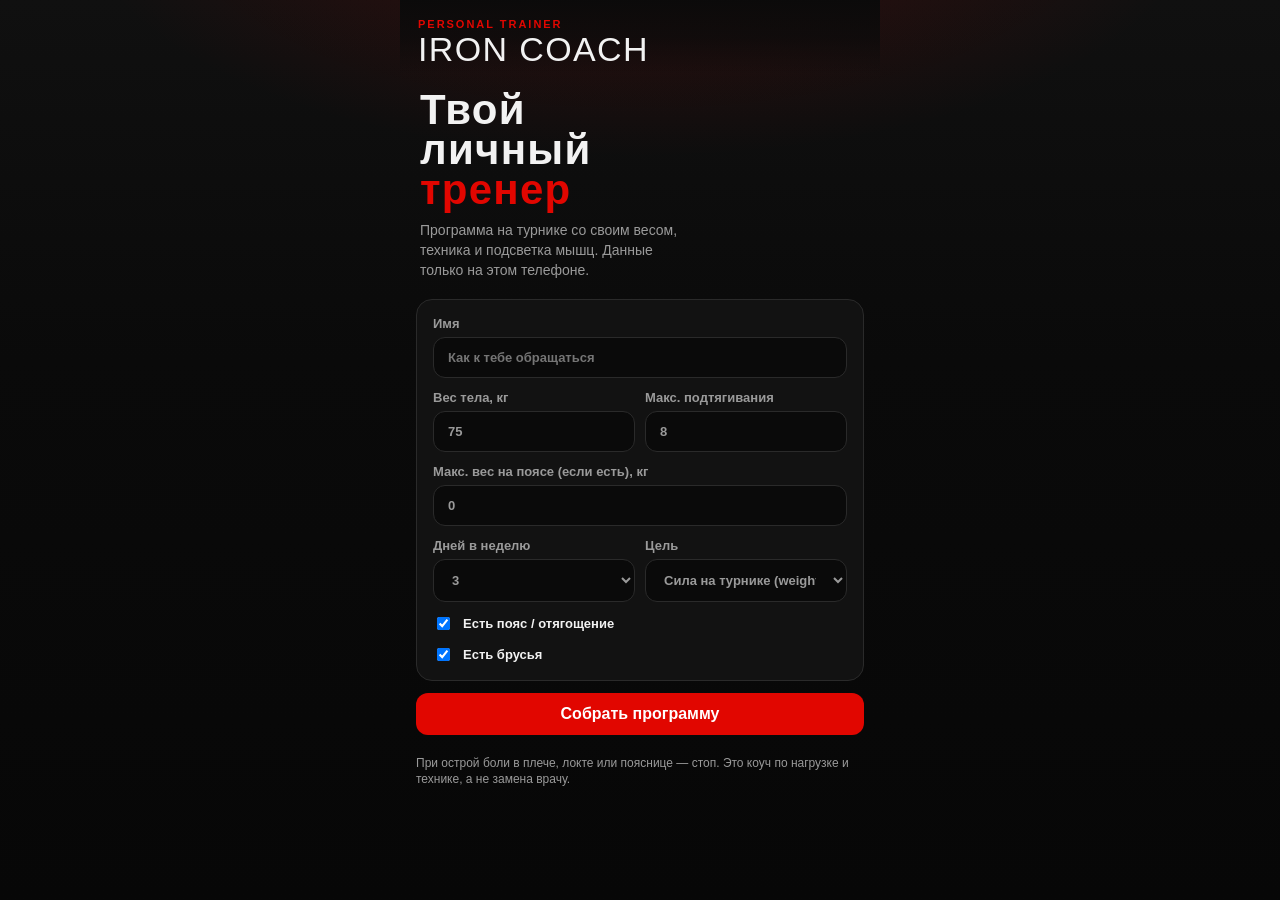
==== index.html @ d2ffea44 "Fix stuck loading screen and remove blocking Google Fonts" ====
<!doctype html>
<html lang="ru">
  <head>
    <meta charset="UTF-8" />
    <meta name="viewport" content="width=device-width, initial-scale=1.0, viewport-fit=cover" />
    <meta name="theme-color" content="#0a0a0a" />
    <meta name="apple-mobile-web-app-capable" content="yes" />
    <meta name="apple-mobile-web-app-status-bar-style" content="black-translucent" />
    <meta name="description" content="Личный фитнес-коуч: турник, свой вес, техника, мышцы" />
    <title>IRON COACH</title>
    <link rel="manifest" href="manifest.json" />
    <link rel="icon" href="icon.svg" type="image/svg+xml" />
    <link rel="apple-touch-icon" href="icon.svg" />
    <link rel="stylesheet" href="css/styles.css" />
  </head>
  <body>
    <div id="shell" class="shell">
      <header class="topbar">
        <div>
          <p class="eyebrow">PERSONAL TRAINER</p>
          <h1 id="top-title">IRON COACH</h1>
        </div>
        <button type="button" id="install-btn" class="btn ghost" hidden>Установить</button>
      </header>

      <main id="app" class="content" aria-live="polite"></main>

      <nav id="bottom-nav" class="bottom-nav" aria-label="Разделы" hidden>
        <button type="button" class="nav-btn active" data-tab="today">
          <span class="nav-ico" aria-hidden="true">◆</span><span>Сегодня</span>
        </button>
        <button type="button" class="nav-btn" data-tab="program">
          <span class="nav-ico" aria-hidden="true">☰</span><span>Программа</span>
        </button>
        <button type="button" class="nav-btn" data-tab="log">
          <span class="nav-ico" aria-hidden="true">≡</span><span>Журнал</span>
        </button>
        <button type="button" class="nav-btn" data-tab="profile">
          <span class="nav-ico" aria-hidden="true">◎</span><span>Профиль</span>
        </button>
      </nav>
    </div>

    <script src="js/exercises.js"></script>
    <script src="js/muscles.js"></script>
    <script src="js/coach.js"></script>
    <script src="js/storage.js"></script>
    <script src="js/app.js"></script>
  </body>
</html>
---- css/styles.css ----
:root {
  --bg: #0a0a0a;
  --bg-2: #121212;
  --bg-3: #1a1a1a;
  --line: #2a2a2a;
  --text: #f2f2f2;
  --muted: #9a9a9a;
  --red: #e10600;
  --red-dim: #8a0400;
  --red-soft: rgba(225, 6, 0, 0.14);
  --ok: #2ecc71;
  --warn: #f0b429;
  --radius: 16px;
  --safe-b: env(safe-area-inset-bottom, 0px);
  --nav-h: 68px;
  --font-display: "Arial Black", "Helvetica Neue", Impact, sans-serif;
  --font-body: "Segoe UI", "Helvetica Neue", Tahoma, sans-serif;
}

* {
  box-sizing: border-box;
}

/* display:grid/flex на .boot/.shell перебивают нативный [hidden] — без этого вечный «Загрузка…» */
[hidden] {
  display: none !important;
}

html,
body {
  margin: 0;
  min-height: 100%;
  background:
    radial-gradient(ellipse 80% 50% at 50% -10%, rgba(225, 6, 0, 0.18), transparent 55%),
    linear-gradient(180deg, #101010 0%, var(--bg) 40%, #070707 100%);
  color: var(--text);
  font-family: var(--font-body);
  -webkit-tap-highlight-color: transparent;
}

body {
  min-height: 100dvh;
}

button,
input,
select,
textarea {
  font: inherit;
  color: inherit;
}

.boot {
  min-height: 100dvh;
  display: grid;
  place-content: center;
  text-align: center;
  gap: 8px;
}

.boot-brand {
  margin: 0;
  font-family: var(--font-display);
  font-size: 48px;
  letter-spacing: 0.08em;
  color: var(--text);
}

.boot-sub {
  margin: 0;
  color: var(--muted);
  font-size: 14px;
}

.shell {
  max-width: 480px;
  margin: 0 auto;
  min-height: 100dvh;
  display: flex;
  flex-direction: column;
  position: relative;
}

.topbar {
  display: flex;
  align-items: flex-start;
  justify-content: space-between;
  gap: 12px;
  padding: 18px 18px 8px;
  position: sticky;
  top: 0;
  z-index: 5;
  background: linear-gradient(180deg, rgba(10, 10, 10, 0.96), rgba(10, 10, 10, 0.72), transparent);
}

.eyebrow {
  margin: 0;
  font-size: 11px;
  letter-spacing: 0.18em;
  color: var(--red);
  font-weight: 700;
}

.topbar h1 {
  margin: 2px 0 0;
  font-family: var(--font-display);
  font-size: 34px;
  letter-spacing: 0.04em;
  line-height: 1;
  font-weight: 400;
}

.content {
  flex: 1;
  padding: 8px 16px calc(var(--nav-h) + var(--safe-b) + 20px);
}

.bottom-nav {
  position: fixed;
  left: 50%;
  transform: translateX(-50%);
  bottom: 0;
  width: min(480px, 100%);
  display: grid;
  grid-template-columns: repeat(4, 1fr);
  gap: 4px;
  padding: 8px 8px calc(8px + var(--safe-b));
  background: rgba(10, 10, 10, 0.94);
  border-top: 1px solid var(--line);
  backdrop-filter: blur(10px);
}

.nav-btn {
  appearance: none;
  border: 0;
  background: transparent;
  color: var(--muted);
  display: grid;
  gap: 2px;
  justify-items: center;
  padding: 8px 4px;
  border-radius: 12px;
  cursor: pointer;
  font-size: 11px;
  font-weight: 600;
}

.nav-btn.active {
  color: var(--text);
  background: var(--red-soft);
}

.nav-btn.active .nav-ico {
  color: var(--red);
}

.nav-ico {
  font-size: 14px;
  line-height: 1;
}

.panel {
  background: var(--bg-2);
  border: 1px solid var(--line);
  border-radius: var(--radius);
  padding: 16px;
}

.panel + .panel {
  margin-top: 12px;
}

.hero-block {
  padding: 8px 4px 18px;
}

.hero-block h2 {
  margin: 0;
  font-family: var(--font-display);
  font-size: 42px;
  letter-spacing: 0.03em;
  line-height: 0.95;
}

.hero-block p {
  margin: 10px 0 0;
  color: var(--muted);
  font-size: 14px;
  line-height: 1.45;
  max-width: 34ch;
}

.stack {
  display: grid;
  gap: 12px;
}

.row {
  display: flex;
  gap: 10px;
  align-items: center;
}

.row.between {
  justify-content: space-between;
}

.wrap {
  flex-wrap: wrap;
}

.muted {
  color: var(--muted);
}

.small {
  font-size: 12px;
}

.tag {
  display: inline-flex;
  align-items: center;
  gap: 6px;
  padding: 4px 10px;
  border-radius: 999px;
  background: var(--bg-3);
  border: 1px solid var(--line);
  color: var(--muted);
  font-size: 12px;
  font-weight: 600;
}

.tag.red {
  color: #ffb4ae;
  background: var(--red-soft);
  border-color: rgba(225, 6, 0, 0.35);
}

.btn {
  appearance: none;
  border: 0;
  border-radius: 12px;
  padding: 12px 16px;
  background: var(--red);
  color: #fff;
  font-weight: 700;
  cursor: pointer;
  transition: transform 0.15s ease, filter 0.15s ease;
}

.btn:active {
  transform: scale(0.98);
}

.btn:hover {
  filter: brightness(1.08);
}

.btn.ghost {
  background: transparent;
  border: 1px solid var(--line);
  color: var(--text);
}

.btn.block {
  width: 100%;
}

.btn.secondary {
  background: var(--bg-3);
  border: 1px solid var(--line);
}

.btn:disabled {
  opacity: 0.45;
  cursor: not-allowed;
}

label.field {
  display: grid;
  gap: 6px;
  font-size: 13px;
  color: var(--muted);
  font-weight: 600;
}

.field input,
.field select,
.field textarea {
  width: 100%;
  border: 1px solid var(--line);
  background: var(--bg);
  border-radius: 12px;
  padding: 12px 14px;
  outline: none;
}

.field input:focus,
.field select:focus,
.field textarea:focus {
  border-color: var(--red);
}

.grid-2 {
  display: grid;
  grid-template-columns: 1fr 1fr;
  gap: 10px;
}

.ex-card {
  display: grid;
  grid-template-columns: 84px 1fr;
  gap: 12px;
  align-items: center;
  padding: 12px;
  border-radius: 14px;
  background: var(--bg);
  border: 1px solid var(--line);
  cursor: pointer;
  text-align: left;
  width: 100%;
  color: inherit;
}

.ex-card:hover {
  border-color: rgba(225, 6, 0, 0.45);
}

.ex-thumb {
  width: 84px;
  height: 84px;
  border-radius: 12px;
  background: #0d0d0d;
  border: 1px solid var(--line);
  overflow: hidden;
  display: grid;
  place-items: center;
}

.ex-thumb svg {
  width: 100%;
  height: 100%;
}

.ex-meta h3 {
  margin: 0;
  font-size: 16px;
  font-weight: 700;
}

.ex-meta p {
  margin: 4px 0 0;
  color: var(--muted);
  font-size: 12px;
  line-height: 1.35;
}

.prescription {
  display: grid;
  grid-template-columns: repeat(3, 1fr);
  gap: 8px;
  margin-top: 10px;
}

.stat-box {
  background: var(--bg-3);
  border: 1px solid var(--line);
  border-radius: 12px;
  padding: 10px;
  text-align: center;
}

.stat-box strong {
  display: block;
  font-family: var(--font-display);
  font-size: 28px;
  letter-spacing: 0.02em;
  color: var(--text);
  line-height: 1;
}

.stat-box span {
  display: block;
  margin-top: 4px;
  color: var(--muted);
  font-size: 11px;
  font-weight: 600;
  letter-spacing: 0.04em;
  text-transform: uppercase;
}

.coach-tip {
  margin-top: 12px;
  padding: 12px 14px;
  border-left: 3px solid var(--red);
  background: var(--red-soft);
  border-radius: 0 12px 12px 0;
  font-size: 14px;
  line-height: 1.45;
}

.coach-tip strong {
  color: #ffb4ae;
}

.steps {
  margin: 0;
  padding-left: 18px;
  display: grid;
  gap: 8px;
  color: var(--text);
  font-size: 14px;
  line-height: 1.4;
}

.steps li::marker {
  color: var(--red);
}

.muscle-wrap {
  display: grid;
  place-items: center;
  padding: 8px;
  background: #080808;
  border-radius: 14px;
  border: 1px solid var(--line);
}

.muscle-wrap svg {
  width: min(100%, 280px);
  height: auto;
}

.legend {
  display: flex;
  gap: 14px;
  justify-content: center;
  margin-top: 8px;
  font-size: 12px;
  color: var(--muted);
}

.dot {
  width: 10px;
  height: 10px;
  border-radius: 50%;
  display: inline-block;
  margin-right: 6px;
  vertical-align: -1px;
}

.dot.primary {
  background: var(--red);
}

.dot.secondary {
  background: #6b2b28;
}

.set-row {
  display: grid;
  grid-template-columns: 36px 1fr 1fr 1fr auto;
  gap: 6px;
  align-items: center;
}

.set-row input {
  width: 100%;
  border: 1px solid var(--line);
  background: var(--bg);
  border-radius: 10px;
  padding: 10px 8px;
  text-align: center;
}

.set-idx {
  font-family: var(--font-display);
  font-size: 22px;
  color: var(--muted);
  text-align: center;
}

.log-item {
  padding: 12px 0;
  border-bottom: 1px solid var(--line);
}

.log-item:last-child {
  border-bottom: 0;
  padding-bottom: 0;
}

.day-chip {
  appearance: none;
  border: 1px solid var(--line);
  background: var(--bg);
  color: var(--muted);
  border-radius: 999px;
  padding: 8px 12px;
  font-size: 12px;
  font-weight: 700;
  cursor: pointer;
}

.day-chip.active {
  background: var(--red);
  border-color: var(--red);
  color: #fff;
}

.progress-bar {
  height: 6px;
  border-radius: 999px;
  background: var(--bg-3);
  overflow: hidden;
}

.progress-bar > i {
  display: block;
  height: 100%;
  background: linear-gradient(90deg, var(--red-dim), var(--red));
  width: 0%;
}

.danger-note {
  font-size: 12px;
  color: var(--muted);
  line-height: 1.4;
  margin-top: 8px;
}

.hidden {
  display: none !important;
}

@keyframes rise {
  from {
    opacity: 0;
    transform: translateY(10px);
  }
  to {
    opacity: 1;
    transform: translateY(0);
  }
}

.anim-in {
  animation: rise 0.35s ease both;
}

@keyframes pulse-red {
  0%,
  100% {
    box-shadow: 0 0 0 0 rgba(225, 6, 0, 0.35);
  }
  50% {
    box-shadow: 0 0 0 8px rgba(225, 6, 0, 0);
  }
}

.btn.pulse {
  animation: pulse-red 2s ease infinite;
}
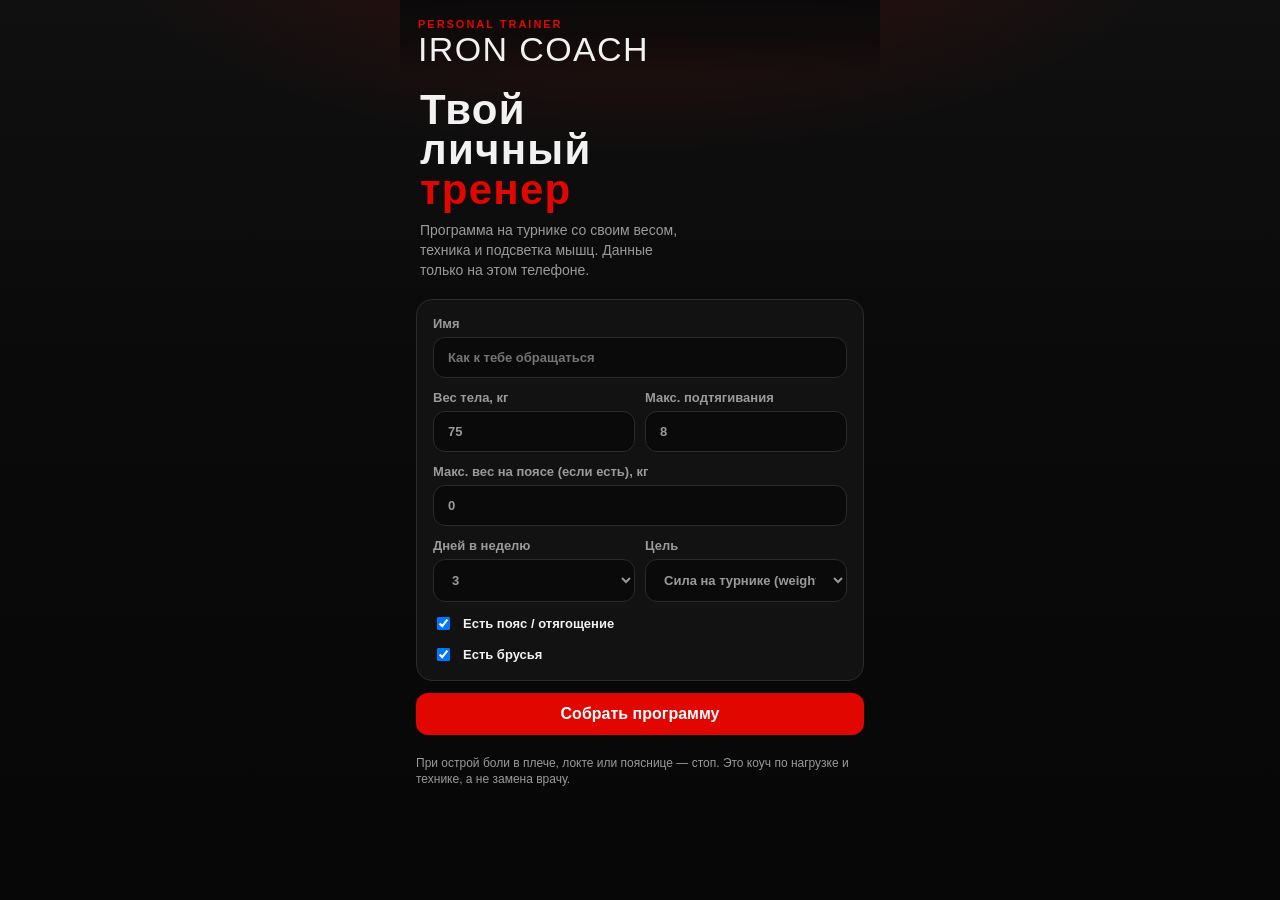
==== commit 8397e505: "Add cache reset page to unblock stale PWA clients" ====
--- a/index.html
+++ b/index.html
@@ -11,7 +11,27 @@
     <link rel="manifest" href="manifest.json" />
     <link rel="icon" href="icon.svg" type="image/svg+xml" />
     <link rel="apple-touch-icon" href="icon.svg" />
-    <link rel="stylesheet" href="css/styles.css" />
+    <link rel="stylesheet" href="css/styles.css?v=3" />
+    <script>
+      // Если залип старый service worker — один раз сбрасываем кэш
+      (function () {
+        var VER = "3";
+        try {
+          if (localStorage.getItem("iron-coach-ver") === VER) return;
+          localStorage.setItem("iron-coach-ver", VER);
+          if (!("serviceWorker" in navigator)) return;
+          navigator.serviceWorker.getRegistrations().then(function (regs) {
+            return Promise.all(regs.map(function (r) { return r.unregister(); })).then(function () {
+              return caches.keys();
+            }).then(function (keys) {
+              return Promise.all(keys.map(function (k) { return caches.delete(k); }));
+            }).then(function () {
+              location.replace("./reset.html");
+            });
+          });
+        } catch (e) {}
+      })();
+    </script>
   </head>
   <body>
     <div id="shell" class="shell">
@@ -41,10 +61,10 @@
       </nav>
     </div>
 
-    <script src="js/exercises.js"></script>
-    <script src="js/muscles.js"></script>
-    <script src="js/coach.js"></script>
-    <script src="js/storage.js"></script>
-    <script src="js/app.js"></script>
+    <script src="js/exercises.js?v=3"></script>
+    <script src="js/muscles.js?v=3"></script>
+    <script src="js/coach.js?v=3"></script>
+    <script src="js/storage.js?v=3"></script>
+    <script src="js/app.js?v=3"></script>
   </body>
 </html>
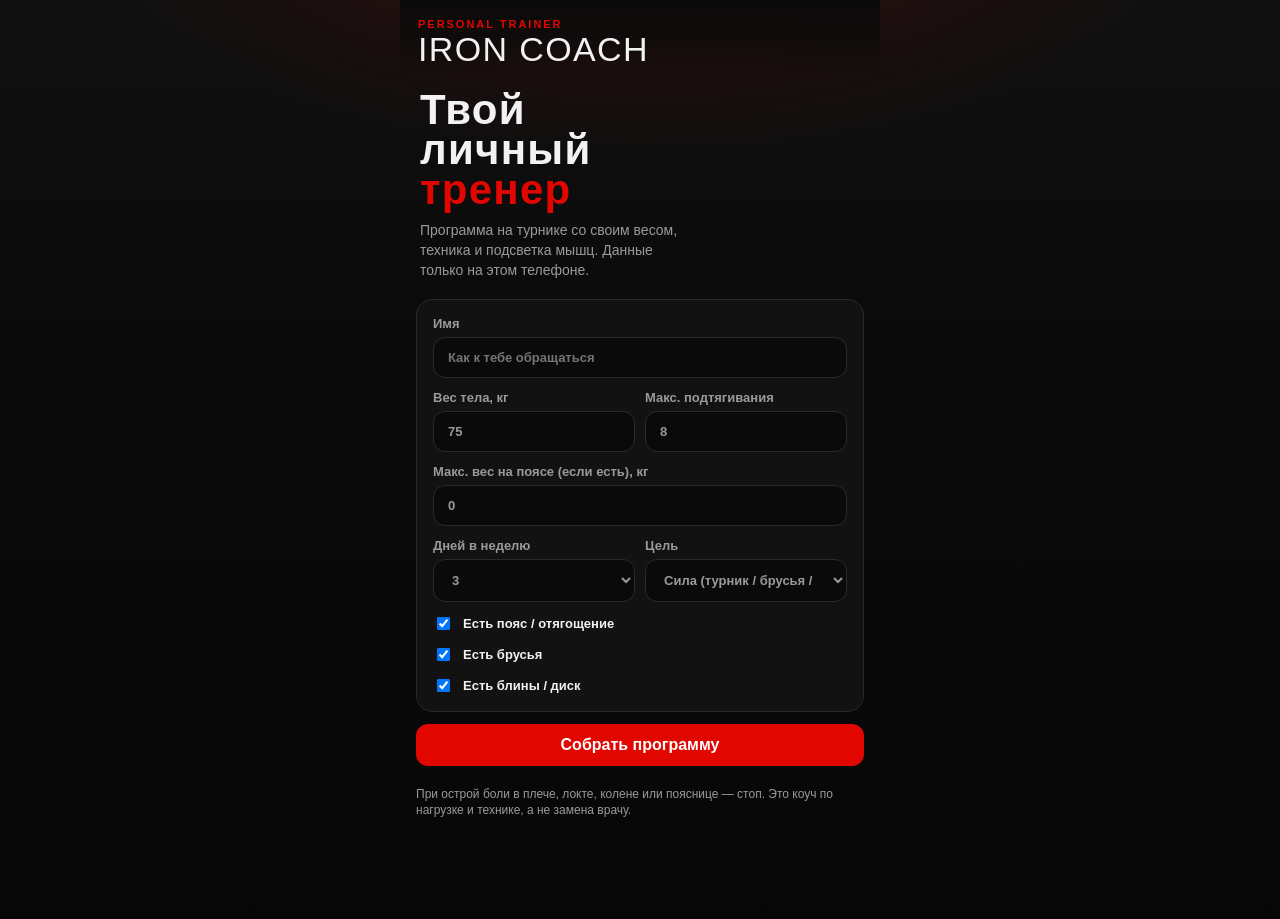
==== commit 18653b30: "Expand program beyond pull-up bar: dips, plates, abs, and mixed days. Co-authored-by: Cursor <cursor" ====
--- a/index.html
+++ b/index.html
@@ -6,16 +6,16 @@
     <meta name="theme-color" content="#0a0a0a" />
     <meta name="apple-mobile-web-app-capable" content="yes" />
     <meta name="apple-mobile-web-app-status-bar-style" content="black-translucent" />
-    <meta name="description" content="Личный фитнес-коуч: турник, свой вес, техника, мышцы" />
+    <meta name="description" content="Личный фитнес-коуч: турник, брусья, блины, пресс" />
     <title>IRON COACH</title>
     <link rel="manifest" href="manifest.json" />
     <link rel="icon" href="icon.svg" type="image/svg+xml" />
     <link rel="apple-touch-icon" href="icon.svg" />
-    <link rel="stylesheet" href="css/styles.css?v=3" />
+    <link rel="stylesheet" href="css/styles.css?v=5" />
     <script>
       // Если залип старый service worker — один раз сбрасываем кэш
       (function () {
-        var VER = "3";
+        var VER = "5";
         try {
           if (localStorage.getItem("iron-coach-ver") === VER) return;
           localStorage.setItem("iron-coach-ver", VER);
@@ -61,10 +61,10 @@
       </nav>
     </div>
 
-    <script src="js/exercises.js?v=3"></script>
-    <script src="js/muscles.js?v=3"></script>
-    <script src="js/coach.js?v=3"></script>
-    <script src="js/storage.js?v=3"></script>
-    <script src="js/app.js?v=3"></script>
+    <script src="js/exercises.js?v=5"></script>
+    <script src="js/muscles.js?v=5"></script>
+    <script src="js/coach.js?v=5"></script>
+    <script src="js/storage.js?v=5"></script>
+    <script src="js/app.js?v=5"></script>
   </body>
 </html>
--- a/css/styles.css
+++ b/css/styles.css
@@ -337,9 +337,82 @@
   place-items: center;
 }
 
-.ex-thumb svg {
+.ex-thumb img {
   width: 100%;
   height: 100%;
+  object-fit: cover;
+  display: block;
+}
+
+.media-grid {
+  display: grid;
+  grid-template-columns: 1fr;
+  gap: 12px;
+}
+
+@media (min-width: 420px) {
+  .media-grid {
+    grid-template-columns: 1fr 1fr;
+  }
+}
+
+.media-card {
+  margin: 0;
+  background: #080808;
+  border: 1px solid var(--line);
+  border-radius: 14px;
+  overflow: hidden;
+}
+
+.media-card img {
+  width: 100%;
+  aspect-ratio: 1;
+  object-fit: cover;
+  display: block;
+  background: #0a0a0a;
+}
+
+.media-card figcaption {
+  padding: 8px 12px;
+  font-size: 12px;
+  font-weight: 700;
+  letter-spacing: 0.06em;
+  text-transform: uppercase;
+  color: var(--muted);
+  border-top: 1px solid var(--line);
+}
+
+.workout-hero {
+  width: 100%;
+  aspect-ratio: 1;
+  object-fit: cover;
+  display: block;
+}
+
+.muscle-wrap {
+  display: grid;
+  place-items: center;
+  padding: 8px;
+  background: #080808;
+  border-radius: 14px;
+  border: 1px solid var(--line);
+  overflow: hidden;
+}
+
+.muscle-wrap img {
+  width: min(100%, 320px);
+  height: auto;
+  display: block;
+  border-radius: 8px;
+}
+
+.legend {
+  display: flex;
+  flex-direction: column;
+  gap: 6px;
+  margin-top: 10px;
+  font-size: 12px;
+  color: var(--muted);
 }
 
 .ex-meta h3 {
@@ -415,29 +488,6 @@
 
 .steps li::marker {
   color: var(--red);
-}
-
-.muscle-wrap {
-  display: grid;
-  place-items: center;
-  padding: 8px;
-  background: #080808;
-  border-radius: 14px;
-  border: 1px solid var(--line);
-}
-
-.muscle-wrap svg {
-  width: min(100%, 280px);
-  height: auto;
-}
-
-.legend {
-  display: flex;
-  gap: 14px;
-  justify-content: center;
-  margin-top: 8px;
-  font-size: 12px;
-  color: var(--muted);
 }
 
 .dot {
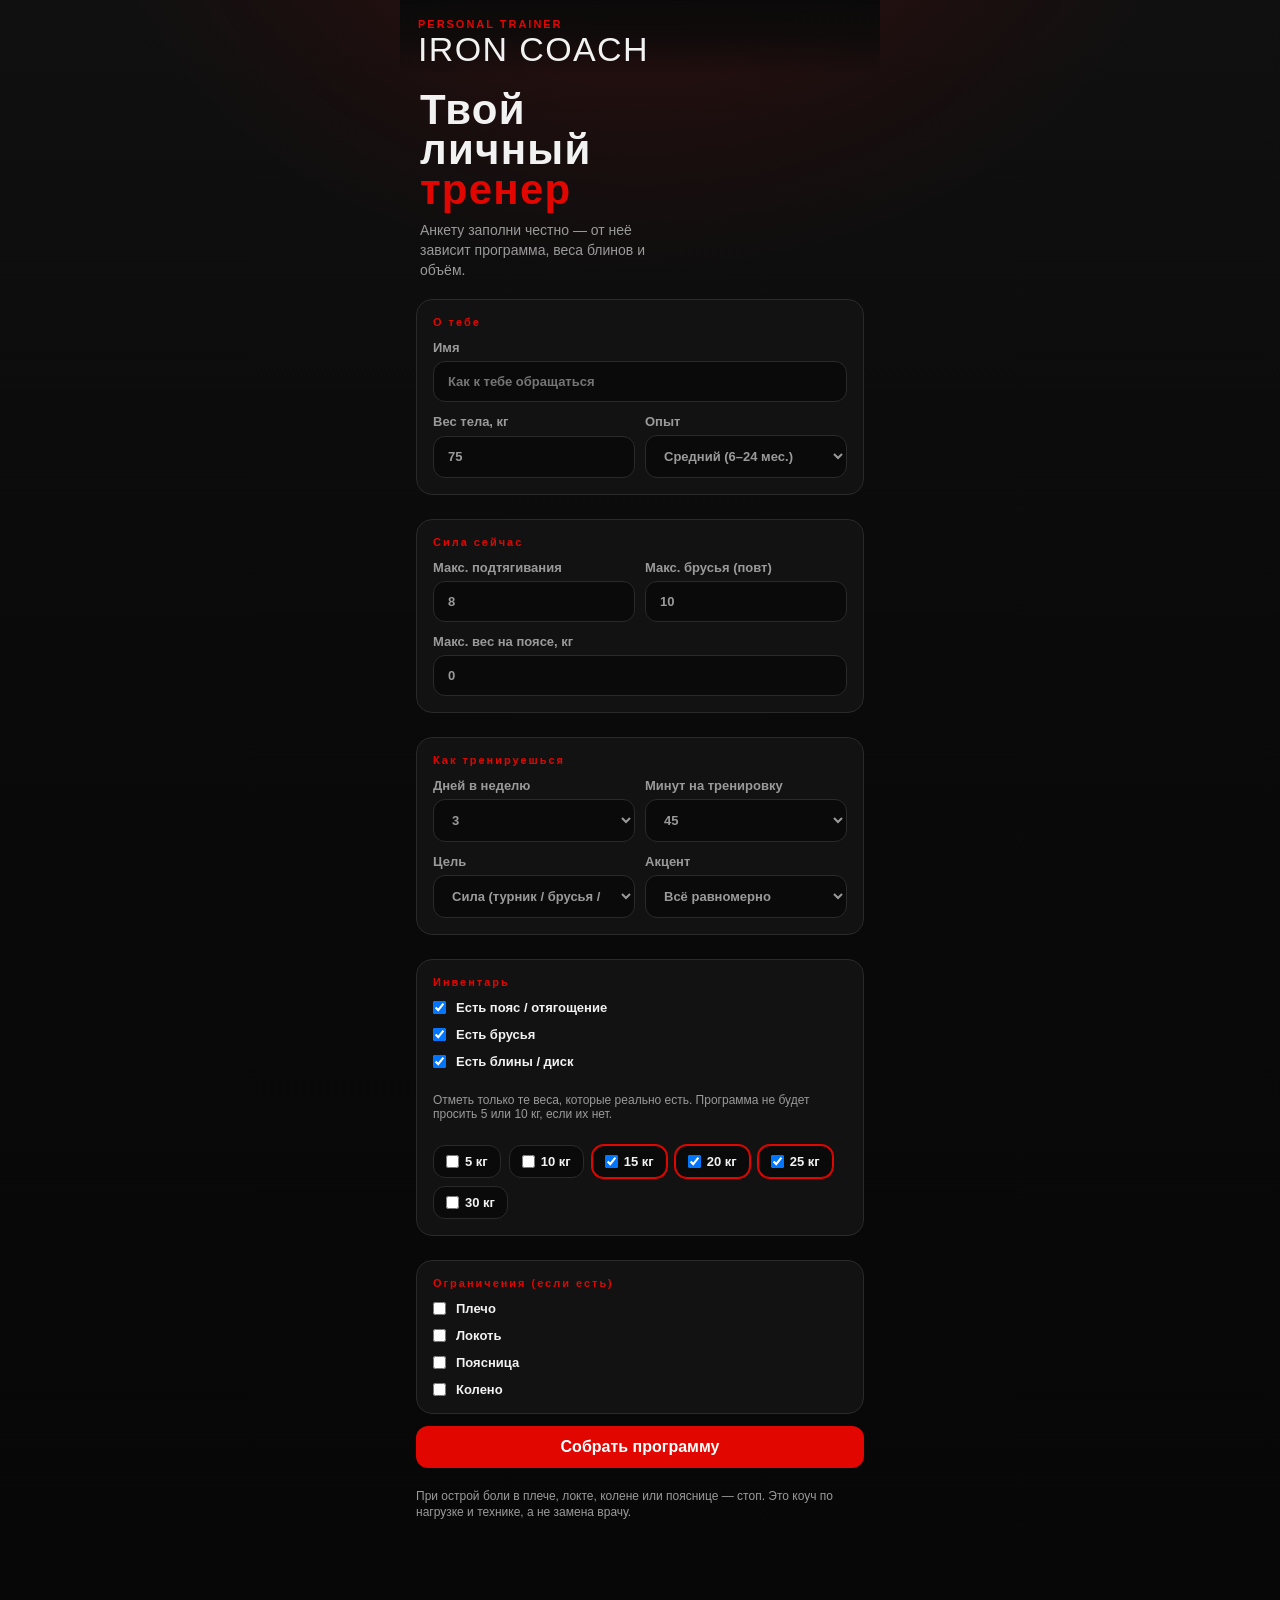
==== commit c6b4684e: "Fix exercise images, stop duplicate day slots, expand onboarding with plate inventory. Co-authored-b" ====
--- a/index.html
+++ b/index.html
@@ -11,11 +11,11 @@
     <link rel="manifest" href="manifest.json" />
     <link rel="icon" href="icon.svg" type="image/svg+xml" />
     <link rel="apple-touch-icon" href="icon.svg" />
-    <link rel="stylesheet" href="css/styles.css?v=5" />
+    <link rel="stylesheet" href="css/styles.css?v=6" />
     <script>
       // Если залип старый service worker — один раз сбрасываем кэш
       (function () {
-        var VER = "5";
+        var VER = "6";
         try {
           if (localStorage.getItem("iron-coach-ver") === VER) return;
           localStorage.setItem("iron-coach-ver", VER);
@@ -61,10 +61,10 @@
       </nav>
     </div>
 
-    <script src="js/exercises.js?v=5"></script>
-    <script src="js/muscles.js?v=5"></script>
-    <script src="js/coach.js?v=5"></script>
-    <script src="js/storage.js?v=5"></script>
-    <script src="js/app.js?v=5"></script>
+    <script src="js/exercises.js?v=6"></script>
+    <script src="js/muscles.js?v=6"></script>
+    <script src="js/coach.js?v=6"></script>
+    <script src="js/storage.js?v=6"></script>
+    <script src="js/app.js?v=6"></script>
   </body>
 </html>
--- a/css/styles.css
+++ b/css/styles.css
@@ -307,6 +307,49 @@
   gap: 10px;
 }
 
+label.field.check-row {
+  display: flex;
+  gap: 10px;
+  align-items: center;
+  color: var(--text);
+  font-weight: 600;
+}
+
+label.field.check-row input {
+  width: auto;
+  margin: 0;
+}
+
+.plate-picks {
+  display: flex;
+  flex-wrap: wrap;
+  gap: 8px;
+}
+
+.plate-chip {
+  display: inline-flex;
+  align-items: center;
+  gap: 6px;
+  padding: 8px 12px;
+  border-radius: 12px;
+  border: 1px solid var(--line);
+  background: var(--bg);
+  color: var(--text);
+  font-size: 13px;
+  font-weight: 700;
+  cursor: pointer;
+}
+
+.plate-chip input {
+  width: auto;
+  margin: 0;
+}
+
+.plate-chip:has(input:checked) {
+  border-color: var(--red);
+  box-shadow: 0 0 0 1px var(--red);
+}
+
 .ex-card {
   display: grid;
   grid-template-columns: 84px 1fr;
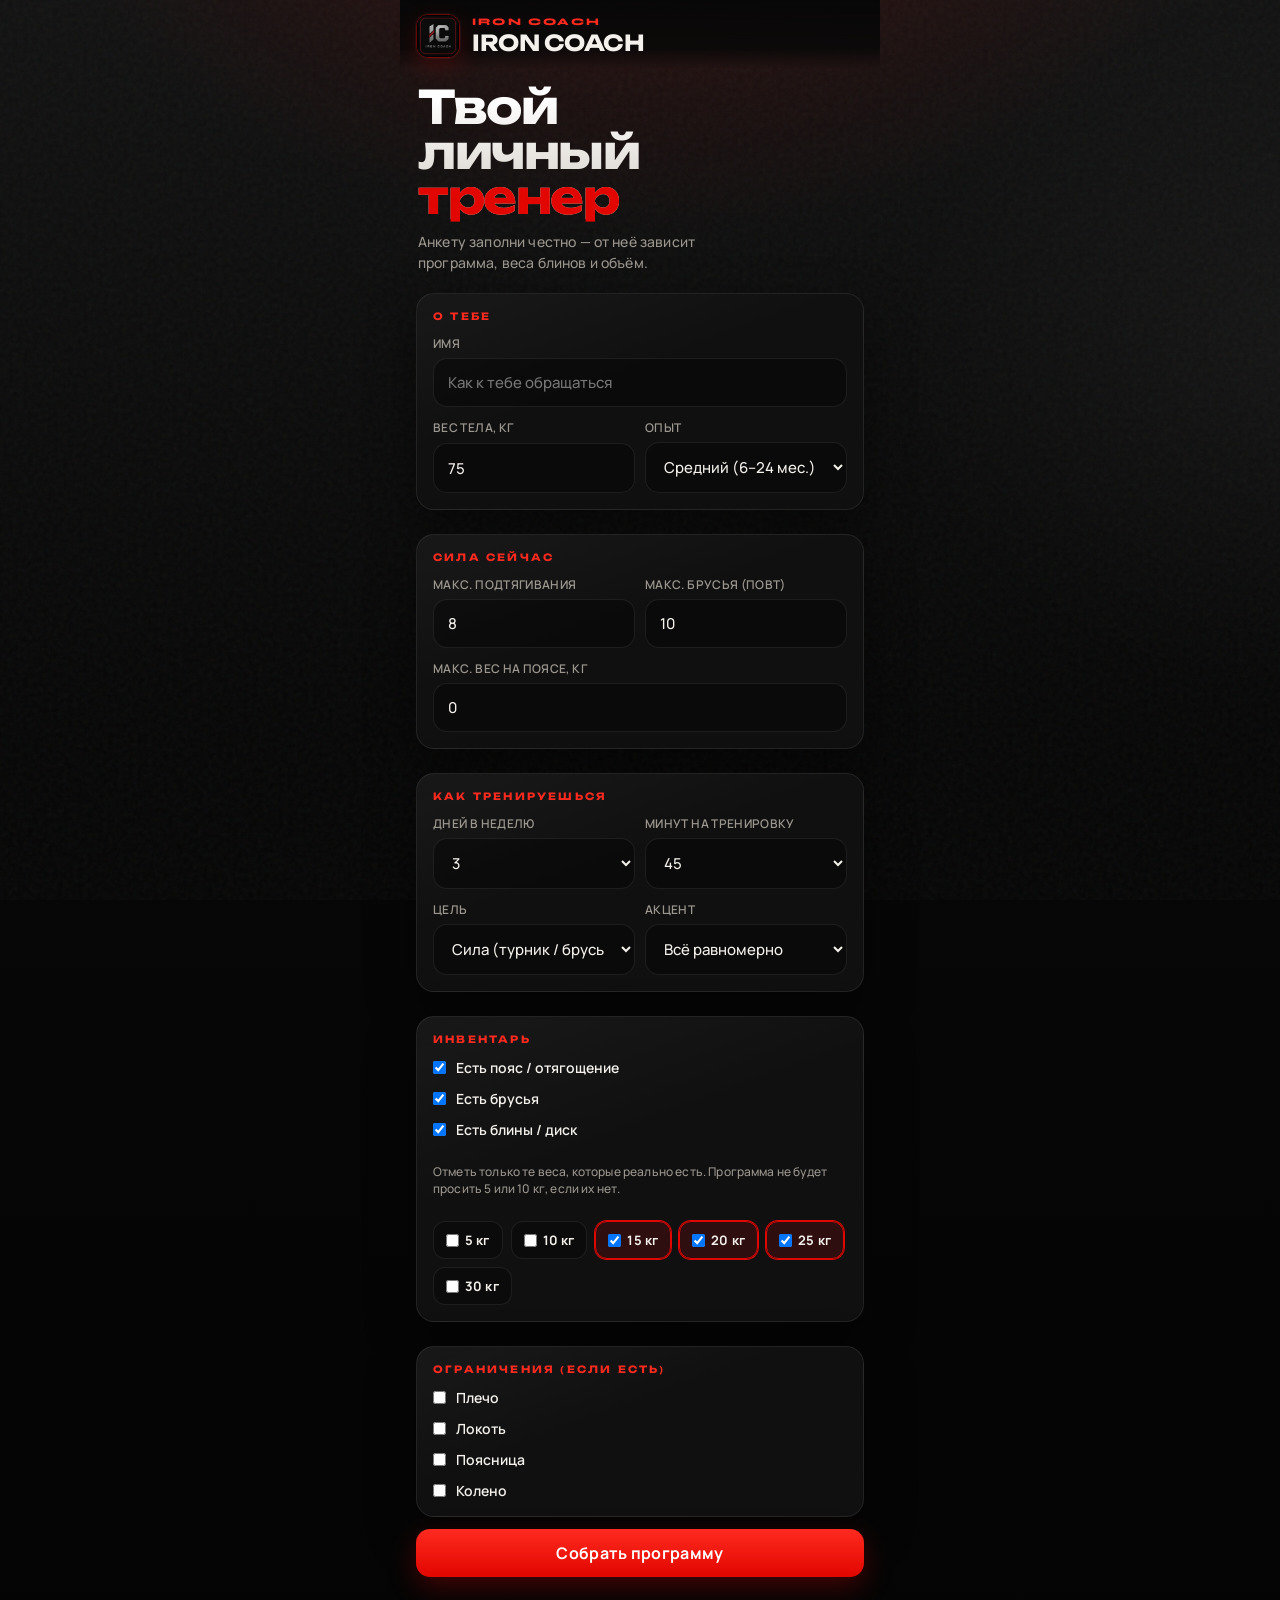
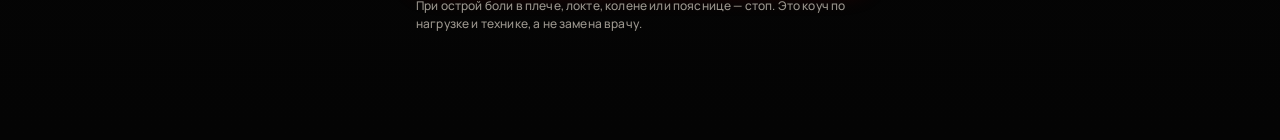
==== commit 0f631ecf: "Premium visual refresh: custom logo, Unbounded/Manrope type, refined nav icons. Co-authored-by: Curs" ====
--- a/index.html
+++ b/index.html
@@ -3,19 +3,19 @@
   <head>
     <meta charset="UTF-8" />
     <meta name="viewport" content="width=device-width, initial-scale=1.0, viewport-fit=cover" />
-    <meta name="theme-color" content="#0a0a0a" />
+    <meta name="theme-color" content="#070707" />
     <meta name="apple-mobile-web-app-capable" content="yes" />
     <meta name="apple-mobile-web-app-status-bar-style" content="black-translucent" />
     <meta name="description" content="Личный фитнес-коуч: турник, брусья, блины, пресс" />
     <title>IRON COACH</title>
     <link rel="manifest" href="manifest.json" />
     <link rel="icon" href="icon.svg" type="image/svg+xml" />
-    <link rel="apple-touch-icon" href="icon.svg" />
-    <link rel="stylesheet" href="css/styles.css?v=6" />
+    <link rel="apple-touch-icon" href="assets/logo-icon.png" />
+    <link rel="stylesheet" href="css/fonts.css?v=7" />
+    <link rel="stylesheet" href="css/styles.css?v=7" />
     <script>
-      // Если залип старый service worker — один раз сбрасываем кэш
       (function () {
-        var VER = "6";
+        var VER = "7";
         try {
           if (localStorage.getItem("iron-coach-ver") === VER) return;
           localStorage.setItem("iron-coach-ver", VER);
@@ -36,9 +36,12 @@
   <body>
     <div id="shell" class="shell">
       <header class="topbar">
-        <div>
-          <p class="eyebrow">PERSONAL TRAINER</p>
-          <h1 id="top-title">IRON COACH</h1>
+        <div class="brand-lockup">
+          <img class="brand-mark" src="assets/logo-icon.png" width="44" height="44" alt="IRON COACH" />
+          <div class="brand-text">
+            <p class="eyebrow">Iron Coach</p>
+            <h1 id="top-title" class="page-heading">Сегодня</h1>
+          </div>
         </div>
         <button type="button" id="install-btn" class="btn ghost" hidden>Установить</button>
       </header>
@@ -47,24 +50,36 @@
 
       <nav id="bottom-nav" class="bottom-nav" aria-label="Разделы" hidden>
         <button type="button" class="nav-btn active" data-tab="today">
-          <span class="nav-ico" aria-hidden="true">◆</span><span>Сегодня</span>
+          <span class="nav-ico" aria-hidden="true">
+            <svg viewBox="0 0 24 24"><path d="M4 19V9l8-5 8 5v10"/><path d="M9 19v-6h6v6"/></svg>
+          </span>
+          <span>Сегодня</span>
         </button>
         <button type="button" class="nav-btn" data-tab="program">
-          <span class="nav-ico" aria-hidden="true">☰</span><span>Программа</span>
+          <span class="nav-ico" aria-hidden="true">
+            <svg viewBox="0 0 24 24"><path d="M9 6h11"/><path d="M9 12h11"/><path d="M9 18h11"/><circle cx="5" cy="6" r="1" fill="currentColor" stroke="none"/><circle cx="5" cy="12" r="1" fill="currentColor" stroke="none"/><circle cx="5" cy="18" r="1" fill="currentColor" stroke="none"/></svg>
+          </span>
+          <span>Программа</span>
         </button>
         <button type="button" class="nav-btn" data-tab="log">
-          <span class="nav-ico" aria-hidden="true">≡</span><span>Журнал</span>
+          <span class="nav-ico" aria-hidden="true">
+            <svg viewBox="0 0 24 24"><rect x="4" y="4" width="16" height="16" rx="2"/><path d="M8 9h8"/><path d="M8 13h8"/><path d="M8 17h5"/></svg>
+          </span>
+          <span>Журнал</span>
         </button>
         <button type="button" class="nav-btn" data-tab="profile">
-          <span class="nav-ico" aria-hidden="true">◎</span><span>Профиль</span>
+          <span class="nav-ico" aria-hidden="true">
+            <svg viewBox="0 0 24 24"><circle cx="12" cy="9" r="3.2"/><path d="M5.5 19c1.6-3 4-4.5 6.5-4.5S16.9 16 18.5 19"/></svg>
+          </span>
+          <span>Профиль</span>
         </button>
       </nav>
     </div>
 
-    <script src="js/exercises.js?v=6"></script>
-    <script src="js/muscles.js?v=6"></script>
-    <script src="js/coach.js?v=6"></script>
-    <script src="js/storage.js?v=6"></script>
-    <script src="js/app.js?v=6"></script>
+    <script src="js/exercises.js?v=7"></script>
+    <script src="js/muscles.js?v=7"></script>
+    <script src="js/coach.js?v=7"></script>
+    <script src="js/storage.js?v=7"></script>
+    <script src="js/app.js?v=7"></script>
   </body>
 </html>
--- a/css/fonts.css
+++ b/css/fonts.css
@@ -0,0 +1,121 @@
+/* IRON COACH — local premium type (offline-ready, Cyrillic + Latin) */
+@font-face {
+  font-family: "Unbounded";
+  font-style: normal;
+  font-weight: 500;
+  font-display: swap;
+  src: url("../assets/fonts/unbounded-cyr-500.woff2") format("woff2");
+  unicode-range: U+0400-045F, U+0490-0491, U+04B0-04B1, U+2116;
+}
+@font-face {
+  font-family: "Unbounded";
+  font-style: normal;
+  font-weight: 500;
+  font-display: swap;
+  src: url("../assets/fonts/unbounded-500.woff2") format("woff2");
+  unicode-range: U+0000-00FF, U+0131, U+0152-0153, U+02BB-02BC, U+02C6, U+02DA, U+02DC, U+0304, U+0308, U+0329, U+2000-206F, U+20AC, U+2122, U+2191, U+2193, U+2212, U+2215, U+FEFF, U+FFFD;
+}
+@font-face {
+  font-family: "Unbounded";
+  font-style: normal;
+  font-weight: 700;
+  font-display: swap;
+  src: url("../assets/fonts/unbounded-cyr-700.woff2") format("woff2");
+  unicode-range: U+0400-045F, U+0490-0491, U+04B0-04B1, U+2116;
+}
+@font-face {
+  font-family: "Unbounded";
+  font-style: normal;
+  font-weight: 700;
+  font-display: swap;
+  src: url("../assets/fonts/unbounded-700.woff2") format("woff2");
+  unicode-range: U+0000-00FF, U+0131, U+0152-0153, U+02BB-02BC, U+02C6, U+02DA, U+02DC, U+0304, U+0308, U+0329, U+2000-206F, U+20AC, U+2122, U+2191, U+2193, U+2212, U+2215, U+FEFF, U+FFFD;
+}
+
+@font-face {
+  font-family: "Manrope";
+  font-style: normal;
+  font-weight: 400;
+  font-display: swap;
+  src: url("../assets/fonts/manrope-cyr-400.woff2") format("woff2");
+  unicode-range: U+0400-045F, U+0490-0491, U+04B0-04B1, U+2116;
+}
+@font-face {
+  font-family: "Manrope";
+  font-style: normal;
+  font-weight: 400;
+  font-display: swap;
+  src: url("../assets/fonts/manrope-400.woff2") format("woff2");
+  unicode-range: U+0000-00FF, U+0131, U+0152-0153, U+02BB-02BC, U+02C6, U+02DA, U+02DC, U+0304, U+0308, U+0329, U+2000-206F, U+20AC, U+2122, U+2191, U+2193, U+2212, U+2215, U+FEFF, U+FFFD;
+}
+@font-face {
+  font-family: "Manrope";
+  font-style: normal;
+  font-weight: 500;
+  font-display: swap;
+  src: url("../assets/fonts/manrope-cyr-500.woff2") format("woff2");
+  unicode-range: U+0400-045F, U+0490-0491, U+04B0-04B1, U+2116;
+}
+@font-face {
+  font-family: "Manrope";
+  font-style: normal;
+  font-weight: 500;
+  font-display: swap;
+  src: url("../assets/fonts/manrope-500.woff2") format("woff2");
+  unicode-range: U+0000-00FF, U+0131, U+0152-0153, U+02BB-02BC, U+02C6, U+02DA, U+02DC, U+0304, U+0308, U+0329, U+2000-206F, U+20AC, U+2122, U+2191, U+2193, U+2212, U+2215, U+FEFF, U+FFFD;
+}
+@font-face {
+  font-family: "Manrope";
+  font-style: normal;
+  font-weight: 600;
+  font-display: swap;
+  src: url("../assets/fonts/manrope-cyr-600.woff2") format("woff2");
+  unicode-range: U+0400-045F, U+0490-0491, U+04B0-04B1, U+2116;
+}
+@font-face {
+  font-family: "Manrope";
+  font-style: normal;
+  font-weight: 600;
+  font-display: swap;
+  src: url("../assets/fonts/manrope-600.woff2") format("woff2");
+  unicode-range: U+0000-00FF, U+0131, U+0152-0153, U+02BB-02BC, U+02C6, U+02DA, U+02DC, U+0304, U+0308, U+0329, U+2000-206F, U+20AC, U+2122, U+2191, U+2193, U+2212, U+2215, U+FEFF, U+FFFD;
+}
+@font-face {
+  font-family: "Manrope";
+  font-style: normal;
+  font-weight: 700;
+  font-display: swap;
+  src: url("../assets/fonts/manrope-cyr-700.woff2") format("woff2");
+  unicode-range: U+0400-045F, U+0490-0491, U+04B0-04B1, U+2116;
+}
+@font-face {
+  font-family: "Manrope";
+  font-style: normal;
+  font-weight: 700;
+  font-display: swap;
+  src: url("../assets/fonts/manrope-700.woff2") format("woff2");
+  unicode-range: U+0000-00FF, U+0131, U+0152-0153, U+02BB-02BC, U+02C6, U+02DA, U+02DC, U+0304, U+0308, U+0329, U+2000-206F, U+20AC, U+2122, U+2191, U+2193, U+2212, U+2215, U+FEFF, U+FFFD;
+}
+
+@font-face {
+  font-family: "Syne";
+  font-style: normal;
+  font-weight: 700;
+  font-display: swap;
+  src: url("../assets/fonts/syne-700.woff2") format("woff2");
+}
+@font-face {
+  font-family: "Syne";
+  font-style: normal;
+  font-weight: 800;
+  font-display: swap;
+  src: url("../assets/fonts/syne-800.woff2") format("woff2");
+}
+
+@font-face {
+  font-family: "Bebas Neue";
+  font-style: normal;
+  font-weight: 400;
+  font-display: swap;
+  src: url("../assets/fonts/bebas-400.woff2") format("woff2");
+}
--- a/css/styles.css
+++ b/css/styles.css
@@ -1,27 +1,31 @@
 :root {
-  --bg: #0a0a0a;
-  --bg-2: #121212;
-  --bg-3: #1a1a1a;
-  --line: #2a2a2a;
-  --text: #f2f2f2;
-  --muted: #9a9a9a;
+  --bg: #070707;
+  --bg-2: #101010;
+  --bg-3: #171717;
+  --line: rgba(255, 255, 255, 0.08);
+  --line-strong: rgba(255, 255, 255, 0.14);
+  --text: #f4f1ec;
+  --muted: #9b968e;
   --red: #e10600;
+  --red-bright: #ff2a1f;
   --red-dim: #8a0400;
   --red-soft: rgba(225, 6, 0, 0.14);
-  --ok: #2ecc71;
-  --warn: #f0b429;
-  --radius: 16px;
+  --steel: #cfc9c0;
+  --ok: #3ecf8e;
+  --warn: #e8b84a;
+  --radius: 18px;
   --safe-b: env(safe-area-inset-bottom, 0px);
-  --nav-h: 68px;
-  --font-display: "Arial Black", "Helvetica Neue", Impact, sans-serif;
-  --font-body: "Segoe UI", "Helvetica Neue", Tahoma, sans-serif;
+  --nav-h: 74px;
+  --font-display: "Unbounded", "Syne", sans-serif;
+  --font-brand: "Syne", "Bebas Neue", "Unbounded", sans-serif;
+  --font-body: "Manrope", system-ui, sans-serif;
+  --shadow-lux: 0 18px 50px rgba(0, 0, 0, 0.45);
 }
 
 * {
   box-sizing: border-box;
 }
 
-/* display:grid/flex на .boot/.shell перебивают нативный [hidden] — без этого вечный «Загрузка…» */
 [hidden] {
   display: none !important;
 }
@@ -31,15 +35,30 @@
   margin: 0;
   min-height: 100%;
   background:
-    radial-gradient(ellipse 80% 50% at 50% -10%, rgba(225, 6, 0, 0.18), transparent 55%),
-    linear-gradient(180deg, #101010 0%, var(--bg) 40%, #070707 100%);
+    radial-gradient(ellipse 90% 55% at 50% -18%, rgba(225, 6, 0, 0.22), transparent 58%),
+    radial-gradient(ellipse 60% 40% at 100% 20%, rgba(255, 255, 255, 0.03), transparent 50%),
+    linear-gradient(180deg, #121212 0%, var(--bg) 42%, #040404 100%);
   color: var(--text);
   font-family: var(--font-body);
+  font-weight: 500;
+  letter-spacing: 0.01em;
+  -webkit-font-smoothing: antialiased;
   -webkit-tap-highlight-color: transparent;
 }
 
 body {
   min-height: 100dvh;
+  position: relative;
+}
+
+body::before {
+  content: "";
+  pointer-events: none;
+  position: fixed;
+  inset: 0;
+  opacity: 0.045;
+  background-image: url("data:image/svg+xml,%3Csvg viewBox='0 0 200 200' xmlns='http://www.w3.org/2000/svg'%3E%3Cfilter id='n'%3E%3CfeTurbulence type='fractalNoise' baseFrequency='0.9' numOctaves='3' stitchTiles='stitch'/%3E%3C/filter%3E%3Crect width='100%25' height='100%25' filter='url(%23n)'/%3E%3C/svg%3E");
+  z-index: 0;
 }
 
 button,
@@ -48,28 +67,6 @@
 textarea {
   font: inherit;
   color: inherit;
-}
-
-.boot {
-  min-height: 100dvh;
-  display: grid;
-  place-content: center;
-  text-align: center;
-  gap: 8px;
-}
-
-.boot-brand {
-  margin: 0;
-  font-family: var(--font-display);
-  font-size: 48px;
-  letter-spacing: 0.08em;
-  color: var(--text);
-}
-
-.boot-sub {
-  margin: 0;
-  color: var(--muted);
-  font-size: 14px;
 }
 
 .shell {
@@ -79,40 +76,71 @@
   display: flex;
   flex-direction: column;
   position: relative;
+  z-index: 1;
 }
 
 .topbar {
   display: flex;
-  align-items: flex-start;
+  align-items: center;
   justify-content: space-between;
   gap: 12px;
-  padding: 18px 18px 8px;
+  padding: 14px 16px 10px;
   position: sticky;
   top: 0;
   z-index: 5;
-  background: linear-gradient(180deg, rgba(10, 10, 10, 0.96), rgba(10, 10, 10, 0.72), transparent);
+  background: linear-gradient(180deg, rgba(7, 7, 7, 0.96) 0%, rgba(7, 7, 7, 0.82) 70%, transparent);
+  backdrop-filter: blur(14px);
+}
+
+.brand-lockup {
+  display: flex;
+  align-items: center;
+  gap: 12px;
+  min-width: 0;
+}
+
+.brand-mark {
+  width: 44px;
+  height: 44px;
+  border-radius: 12px;
+  object-fit: cover;
+  flex-shrink: 0;
+  border: 1px solid rgba(225, 6, 0, 0.45);
+  box-shadow: 0 0 0 1px rgba(255, 255, 255, 0.04), 0 8px 24px rgba(225, 6, 0, 0.18);
+  animation: mark-in 0.55s cubic-bezier(0.22, 1, 0.36, 1) both;
+}
+
+.brand-text {
+  min-width: 0;
 }
 
 .eyebrow {
   margin: 0;
-  font-size: 11px;
-  letter-spacing: 0.18em;
-  color: var(--red);
-  font-weight: 700;
-}
-
-.topbar h1 {
+  font-family: var(--font-brand);
+  font-size: 10px;
+  letter-spacing: 0.22em;
+  color: var(--red-bright);
+  font-weight: 800;
+  text-transform: uppercase;
+}
+
+.topbar h1,
+.page-heading {
   margin: 2px 0 0;
   font-family: var(--font-display);
-  font-size: 34px;
-  letter-spacing: 0.04em;
-  line-height: 1;
-  font-weight: 400;
+  font-size: clamp(18px, 5.2vw, 22px);
+  letter-spacing: -0.02em;
+  line-height: 1.15;
+  font-weight: 700;
+  white-space: nowrap;
+  overflow: hidden;
+  text-overflow: ellipsis;
+  max-width: 62vw;
 }
 
 .content {
   flex: 1;
-  padding: 8px 16px calc(var(--nav-h) + var(--safe-b) + 20px);
+  padding: 6px 16px calc(var(--nav-h) + var(--safe-b) + 22px);
 }
 
 .bottom-nav {
@@ -124,10 +152,11 @@
   display: grid;
   grid-template-columns: repeat(4, 1fr);
   gap: 4px;
-  padding: 8px 8px calc(8px + var(--safe-b));
-  background: rgba(10, 10, 10, 0.94);
+  padding: 10px 10px calc(10px + var(--safe-b));
+  background: rgba(8, 8, 8, 0.92);
   border-top: 1px solid var(--line);
-  backdrop-filter: blur(10px);
+  backdrop-filter: blur(18px) saturate(1.2);
+  box-shadow: 0 -12px 40px rgba(0, 0, 0, 0.35);
 }
 
 .nav-btn {
@@ -136,34 +165,54 @@
   background: transparent;
   color: var(--muted);
   display: grid;
-  gap: 2px;
+  gap: 4px;
   justify-items: center;
   padding: 8px 4px;
-  border-radius: 12px;
+  border-radius: 14px;
   cursor: pointer;
-  font-size: 11px;
+  font-size: 10px;
   font-weight: 600;
+  letter-spacing: 0.04em;
+  text-transform: uppercase;
+  transition: color 0.2s ease, background 0.2s ease;
 }
 
 .nav-btn.active {
   color: var(--text);
-  background: var(--red-soft);
+  background: linear-gradient(180deg, rgba(225, 6, 0, 0.18), rgba(225, 6, 0, 0.06));
 }
 
 .nav-btn.active .nav-ico {
-  color: var(--red);
+  color: var(--red-bright);
+  filter: drop-shadow(0 0 8px rgba(225, 6, 0, 0.45));
 }
 
 .nav-ico {
-  font-size: 14px;
-  line-height: 1;
+  width: 22px;
+  height: 22px;
+  display: grid;
+  place-items: center;
+  color: inherit;
+}
+
+.nav-ico svg {
+  width: 22px;
+  height: 22px;
+  stroke: currentColor;
+  fill: none;
+  stroke-width: 1.7;
+  stroke-linecap: round;
+  stroke-linejoin: round;
 }
 
 .panel {
-  background: var(--bg-2);
+  background:
+    linear-gradient(160deg, rgba(255, 255, 255, 0.035), transparent 42%),
+    var(--bg-2);
   border: 1px solid var(--line);
   border-radius: var(--radius);
   padding: 16px;
+  box-shadow: var(--shadow-lux);
 }
 
 .panel + .panel {
@@ -171,23 +220,29 @@
 }
 
 .hero-block {
-  padding: 8px 4px 18px;
+  padding: 10px 2px 20px;
 }
 
 .hero-block h2 {
   margin: 0;
   font-family: var(--font-display);
-  font-size: 42px;
-  letter-spacing: 0.03em;
-  line-height: 0.95;
+  font-size: clamp(34px, 10vw, 46px);
+  letter-spacing: -0.03em;
+  line-height: 0.98;
+  font-weight: 700;
+  background: linear-gradient(180deg, #fff 10%, #cfc9c0 100%);
+  -webkit-background-clip: text;
+  background-clip: text;
+  color: transparent;
 }
 
 .hero-block p {
-  margin: 10px 0 0;
+  margin: 12px 0 0;
   color: var(--muted);
   font-size: 14px;
-  line-height: 1.45;
-  max-width: 34ch;
+  line-height: 1.5;
+  max-width: 36ch;
+  font-weight: 500;
 }
 
 .stack {
@@ -221,13 +276,15 @@
   display: inline-flex;
   align-items: center;
   gap: 6px;
-  padding: 4px 10px;
+  padding: 5px 11px;
   border-radius: 999px;
-  background: var(--bg-3);
-  border: 1px solid var(--line);
-  color: var(--muted);
-  font-size: 12px;
+  background: rgba(255, 255, 255, 0.03);
+  border: 1px solid var(--line);
+  color: var(--muted);
+  font-size: 11px;
   font-weight: 600;
+  letter-spacing: 0.04em;
+  text-transform: uppercase;
 }
 
 .tag.red {
@@ -239,13 +296,15 @@
 .btn {
   appearance: none;
   border: 0;
-  border-radius: 12px;
-  padding: 12px 16px;
-  background: var(--red);
+  border-radius: 14px;
+  padding: 13px 18px;
+  background: linear-gradient(180deg, var(--red-bright), var(--red));
   color: #fff;
   font-weight: 700;
+  letter-spacing: 0.02em;
   cursor: pointer;
-  transition: transform 0.15s ease, filter 0.15s ease;
+  transition: transform 0.15s ease, filter 0.15s ease, box-shadow 0.2s ease;
+  box-shadow: 0 10px 28px rgba(225, 6, 0, 0.28);
 }
 
 .btn:active {
@@ -253,13 +312,14 @@
 }
 
 .btn:hover {
-  filter: brightness(1.08);
+  filter: brightness(1.06);
 }
 
 .btn.ghost {
   background: transparent;
-  border: 1px solid var(--line);
+  border: 1px solid var(--line-strong);
   color: var(--text);
+  box-shadow: none;
 }
 
 .btn.block {
@@ -269,19 +329,23 @@
 .btn.secondary {
   background: var(--bg-3);
   border: 1px solid var(--line);
+  box-shadow: none;
 }
 
 .btn:disabled {
   opacity: 0.45;
   cursor: not-allowed;
+  box-shadow: none;
 }
 
 label.field {
   display: grid;
   gap: 6px;
-  font-size: 13px;
+  font-size: 12px;
   color: var(--muted);
   font-weight: 600;
+  letter-spacing: 0.03em;
+  text-transform: uppercase;
 }
 
 .field input,
@@ -289,16 +353,22 @@
 .field textarea {
   width: 100%;
   border: 1px solid var(--line);
-  background: var(--bg);
-  border-radius: 12px;
-  padding: 12px 14px;
+  background: rgba(0, 0, 0, 0.35);
+  border-radius: 14px;
+  padding: 13px 14px;
   outline: none;
+  text-transform: none;
+  letter-spacing: 0;
+  font-weight: 500;
+  font-size: 15px;
+  color: var(--text);
 }
 
 .field input:focus,
 .field select:focus,
 .field textarea:focus {
-  border-color: var(--red);
+  border-color: rgba(225, 6, 0, 0.7);
+  box-shadow: 0 0 0 3px rgba(225, 6, 0, 0.12);
 }
 
 .grid-2 {
@@ -313,6 +383,9 @@
   align-items: center;
   color: var(--text);
   font-weight: 600;
+  text-transform: none;
+  letter-spacing: 0;
+  font-size: 14px;
 }
 
 label.field.check-row input {
@@ -330,10 +403,10 @@
   display: inline-flex;
   align-items: center;
   gap: 6px;
-  padding: 8px 12px;
+  padding: 9px 12px;
   border-radius: 12px;
   border: 1px solid var(--line);
-  background: var(--bg);
+  background: rgba(0, 0, 0, 0.28);
   color: var(--text);
   font-size: 13px;
   font-weight: 700;
@@ -347,6 +420,7 @@
 
 .plate-chip:has(input:checked) {
   border-color: var(--red);
+  background: var(--red-soft);
   box-shadow: 0 0 0 1px var(--red);
 }
 
@@ -356,23 +430,30 @@
   gap: 12px;
   align-items: center;
   padding: 12px;
-  border-radius: 14px;
-  background: var(--bg);
+  border-radius: 16px;
+  background:
+    linear-gradient(145deg, rgba(255, 255, 255, 0.04), transparent 40%),
+    var(--bg-2);
   border: 1px solid var(--line);
   cursor: pointer;
   text-align: left;
   width: 100%;
   color: inherit;
+  transition: border-color 0.2s ease, transform 0.15s ease;
 }
 
 .ex-card:hover {
   border-color: rgba(225, 6, 0, 0.45);
+}
+
+.ex-card:active {
+  transform: scale(0.99);
 }
 
 .ex-thumb {
   width: 84px;
   height: 84px;
-  border-radius: 12px;
+  border-radius: 14px;
   background: #0d0d0d;
   border: 1px solid var(--line);
   overflow: hidden;
@@ -403,8 +484,9 @@
   margin: 0;
   background: #080808;
   border: 1px solid var(--line);
-  border-radius: 14px;
+  border-radius: 16px;
   overflow: hidden;
+  box-shadow: var(--shadow-lux);
 }
 
 .media-card img {
@@ -416,13 +498,14 @@
 }
 
 .media-card figcaption {
-  padding: 8px 12px;
-  font-size: 12px;
-  font-weight: 700;
-  letter-spacing: 0.06em;
+  padding: 9px 12px;
+  font-size: 11px;
+  font-weight: 700;
+  letter-spacing: 0.12em;
   text-transform: uppercase;
   color: var(--muted);
   border-top: 1px solid var(--line);
+  font-family: var(--font-brand);
 }
 
 .workout-hero {
@@ -430,6 +513,8 @@
   aspect-ratio: 1;
   object-fit: cover;
   display: block;
+  border-radius: 16px;
+  border: 1px solid var(--line);
 }
 
 .muscle-wrap {
@@ -437,7 +522,7 @@
   place-items: center;
   padding: 8px;
   background: #080808;
-  border-radius: 14px;
+  border-radius: 16px;
   border: 1px solid var(--line);
   overflow: hidden;
 }
@@ -460,8 +545,9 @@
 
 .ex-meta h3 {
   margin: 0;
-  font-size: 16px;
-  font-weight: 700;
+  font-size: 15px;
+  font-weight: 700;
+  letter-spacing: -0.01em;
 }
 
 .ex-meta p {
@@ -479,40 +565,41 @@
 }
 
 .stat-box {
-  background: var(--bg-3);
+  background: rgba(0, 0, 0, 0.35);
   border: 1px solid var(--line);
   border-radius: 12px;
-  padding: 10px;
+  padding: 10px 6px;
   text-align: center;
 }
 
 .stat-box strong {
   display: block;
   font-family: var(--font-display);
-  font-size: 28px;
-  letter-spacing: 0.02em;
+  font-size: 22px;
+  letter-spacing: -0.02em;
   color: var(--text);
   line-height: 1;
+  font-weight: 700;
 }
 
 .stat-box span {
   display: block;
-  margin-top: 4px;
-  color: var(--muted);
-  font-size: 11px;
+  margin-top: 5px;
+  color: var(--muted);
+  font-size: 10px;
   font-weight: 600;
-  letter-spacing: 0.04em;
+  letter-spacing: 0.08em;
   text-transform: uppercase;
 }
 
 .coach-tip {
   margin-top: 12px;
-  padding: 12px 14px;
+  padding: 13px 14px;
   border-left: 3px solid var(--red);
-  background: var(--red-soft);
-  border-radius: 0 12px 12px 0;
+  background: linear-gradient(90deg, var(--red-soft), transparent);
+  border-radius: 0 14px 14px 0;
   font-size: 14px;
-  line-height: 1.45;
+  line-height: 1.5;
 }
 
 .coach-tip strong {
@@ -560,7 +647,7 @@
 .set-row input {
   width: 100%;
   border: 1px solid var(--line);
-  background: var(--bg);
+  background: rgba(0, 0, 0, 0.35);
   border-radius: 10px;
   padding: 10px 8px;
   text-align: center;
@@ -568,9 +655,10 @@
 
 .set-idx {
   font-family: var(--font-display);
-  font-size: 22px;
+  font-size: 18px;
   color: var(--muted);
   text-align: center;
+  font-weight: 700;
 }
 
 .log-item {
@@ -586,19 +674,21 @@
 .day-chip {
   appearance: none;
   border: 1px solid var(--line);
-  background: var(--bg);
+  background: rgba(0, 0, 0, 0.28);
   color: var(--muted);
   border-radius: 999px;
-  padding: 8px 12px;
+  padding: 9px 13px;
   font-size: 12px;
   font-weight: 700;
   cursor: pointer;
+  letter-spacing: 0.02em;
 }
 
 .day-chip.active {
-  background: var(--red);
+  background: linear-gradient(180deg, var(--red-bright), var(--red));
   border-color: var(--red);
   color: #fff;
+  box-shadow: 0 8px 20px rgba(225, 6, 0, 0.25);
 }
 
 .progress-bar {
@@ -611,14 +701,14 @@
 .progress-bar > i {
   display: block;
   height: 100%;
-  background: linear-gradient(90deg, var(--red-dim), var(--red));
+  background: linear-gradient(90deg, var(--red-dim), var(--red-bright));
   width: 0%;
 }
 
 .danger-note {
   font-size: 12px;
   color: var(--muted);
-  line-height: 1.4;
+  line-height: 1.45;
   margin-top: 8px;
 }
 
@@ -629,7 +719,7 @@
 @keyframes rise {
   from {
     opacity: 0;
-    transform: translateY(10px);
+    transform: translateY(12px);
   }
   to {
     opacity: 1;
@@ -638,19 +728,30 @@
 }
 
 .anim-in {
-  animation: rise 0.35s ease both;
+  animation: rise 0.4s cubic-bezier(0.22, 1, 0.36, 1) both;
 }
 
 @keyframes pulse-red {
   0%,
   100% {
-    box-shadow: 0 0 0 0 rgba(225, 6, 0, 0.35);
+    box-shadow: 0 10px 28px rgba(225, 6, 0, 0.28), 0 0 0 0 rgba(225, 6, 0, 0.35);
   }
   50% {
-    box-shadow: 0 0 0 8px rgba(225, 6, 0, 0);
+    box-shadow: 0 10px 28px rgba(225, 6, 0, 0.28), 0 0 0 10px rgba(225, 6, 0, 0);
   }
 }
 
 .btn.pulse {
-  animation: pulse-red 2s ease infinite;
-}
+  animation: pulse-red 2.2s ease infinite;
+}
+
+@keyframes mark-in {
+  from {
+    opacity: 0;
+    transform: scale(0.92);
+  }
+  to {
+    opacity: 1;
+    transform: scale(1);
+  }
+}
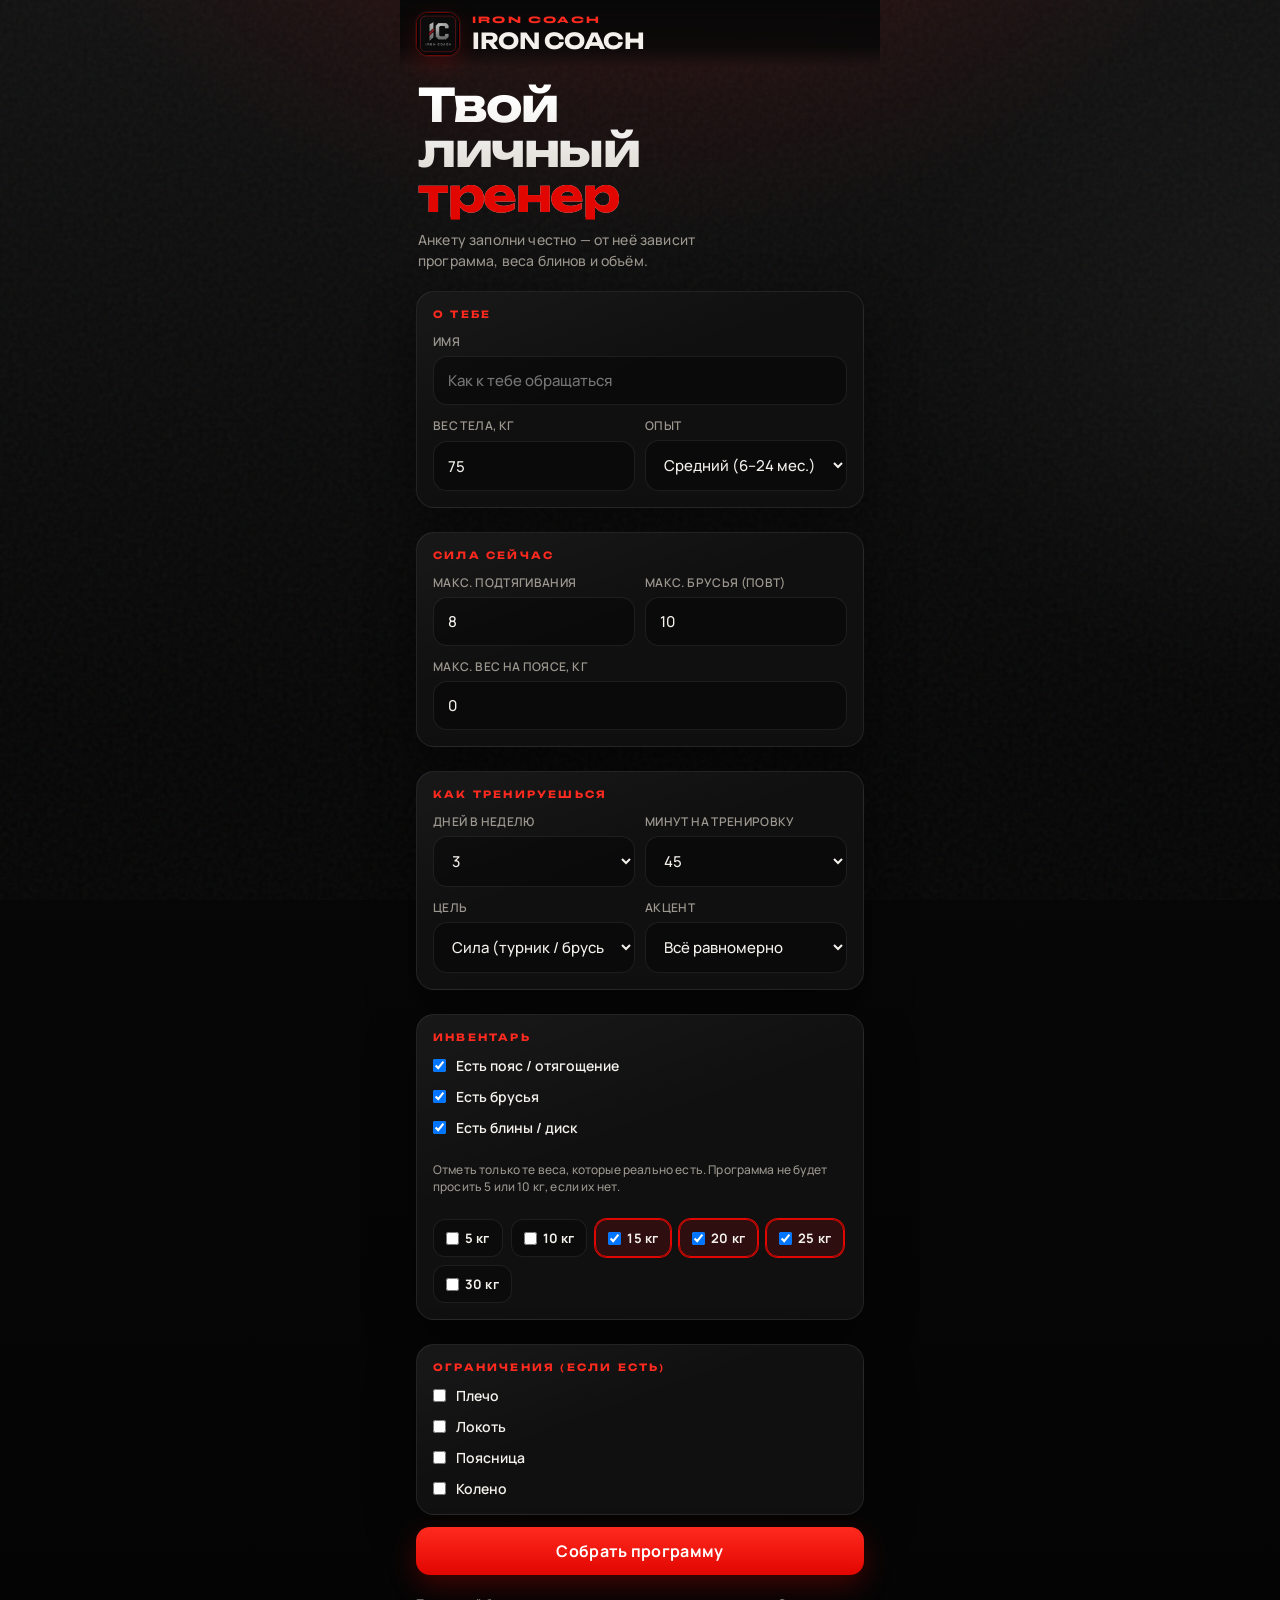
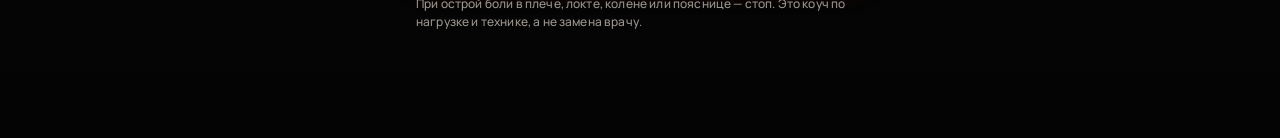
==== commit dc5f56ec: "Fix topbar safe-area padding so logo clears status bar. Co-authored-by: Cursor <cursoragent@cursor.c" ====
--- a/index.html
+++ b/index.html
@@ -1,4 +1,4 @@
-<!doctype html>
+﻿<!doctype html>
 <html lang="ru">
   <head>
     <meta charset="UTF-8" />
@@ -11,11 +11,11 @@
     <link rel="manifest" href="manifest.json" />
     <link rel="icon" href="icon.svg" type="image/svg+xml" />
     <link rel="apple-touch-icon" href="assets/logo-icon.png" />
-    <link rel="stylesheet" href="css/fonts.css?v=7" />
-    <link rel="stylesheet" href="css/styles.css?v=7" />
+    <link rel="stylesheet" href="css/fonts.css?v=8" />
+    <link rel="stylesheet" href="css/styles.css?v=8" />
     <script>
       (function () {
-        var VER = "7";
+        var VER = "8";
         try {
           if (localStorage.getItem("iron-coach-ver") === VER) return;
           localStorage.setItem("iron-coach-ver", VER);
@@ -76,10 +76,10 @@
       </nav>
     </div>
 
-    <script src="js/exercises.js?v=7"></script>
-    <script src="js/muscles.js?v=7"></script>
-    <script src="js/coach.js?v=7"></script>
-    <script src="js/storage.js?v=7"></script>
-    <script src="js/app.js?v=7"></script>
+    <script src="js/exercises.js?v=8"></script>
+    <script src="js/muscles.js?v=8"></script>
+    <script src="js/coach.js?v=8"></script>
+    <script src="js/storage.js?v=8"></script>
+    <script src="js/app.js?v=8"></script>
   </body>
 </html>
--- a/css/styles.css
+++ b/css/styles.css
@@ -84,7 +84,7 @@
   align-items: center;
   justify-content: space-between;
   gap: 12px;
-  padding: 14px 16px 10px;
+  padding: calc(12px + env(safe-area-inset-top, 0px)) 16px 10px;
   position: sticky;
   top: 0;
   z-index: 5;
